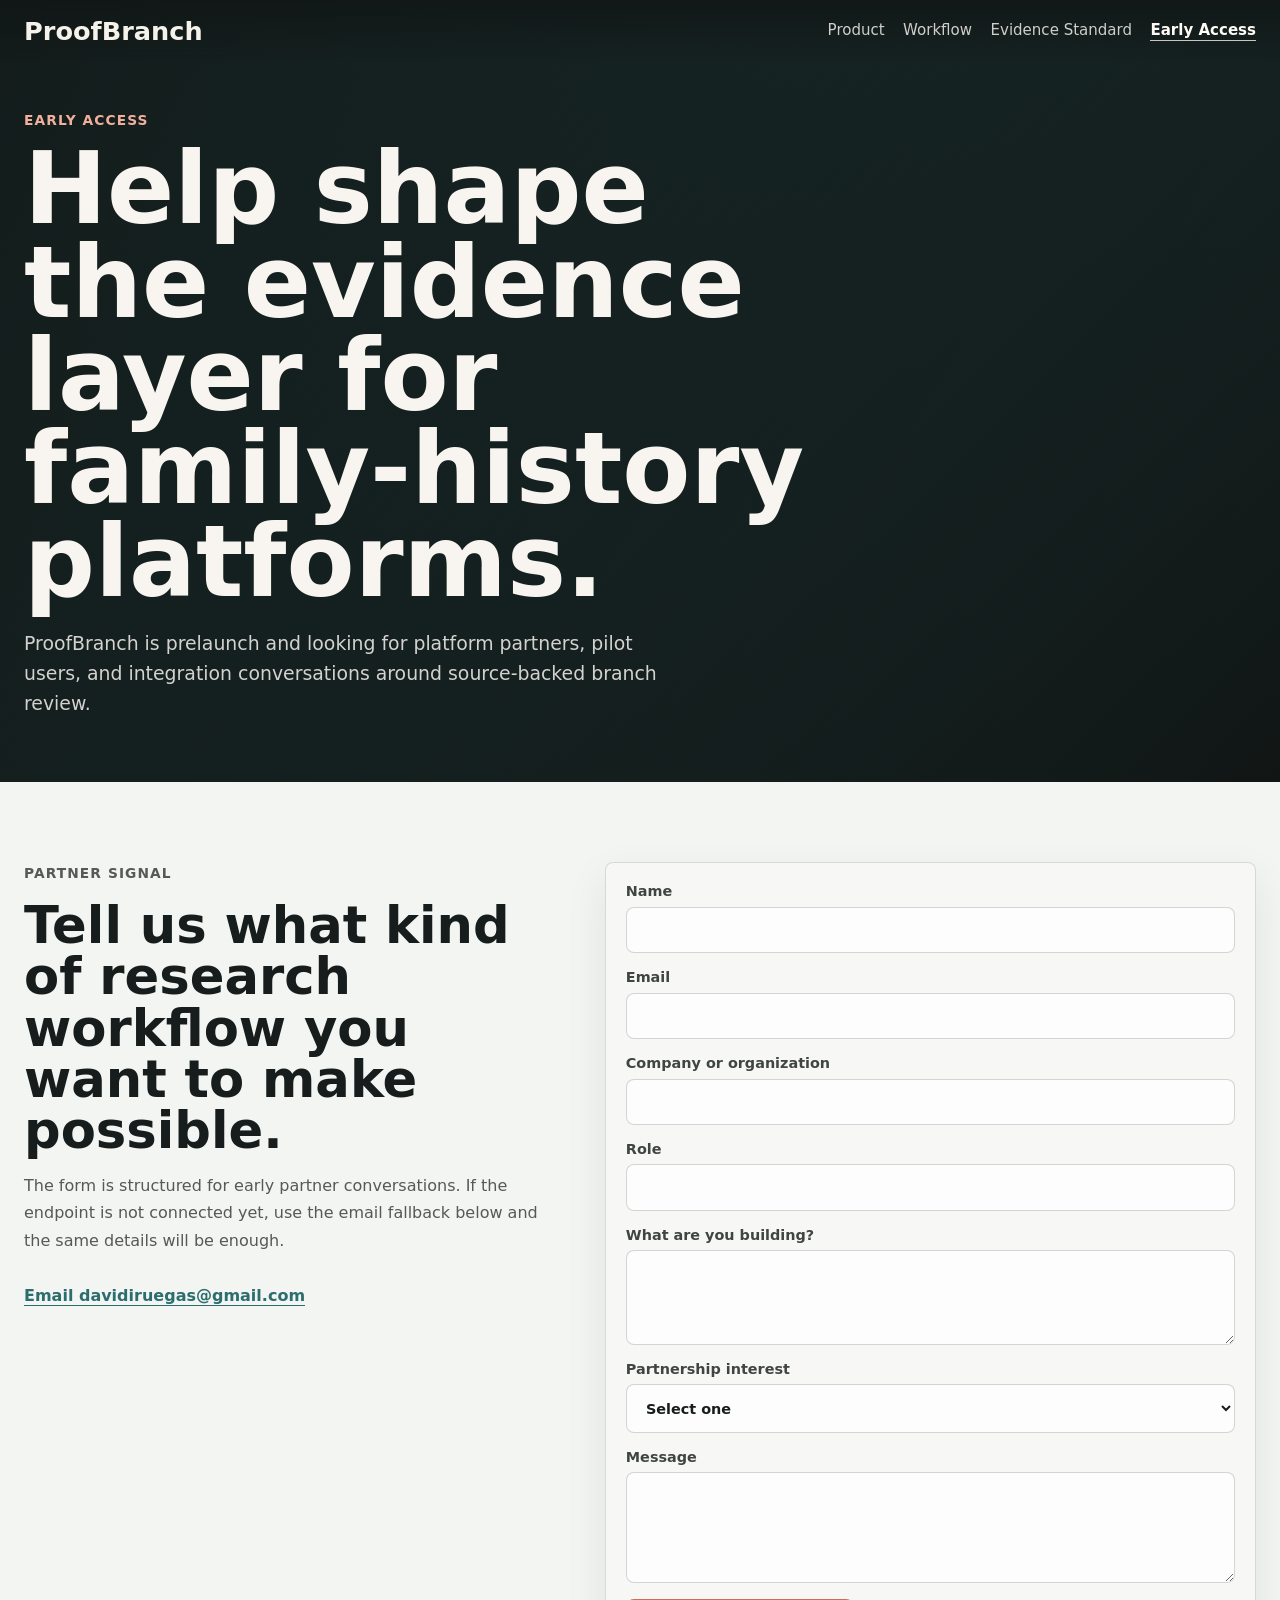
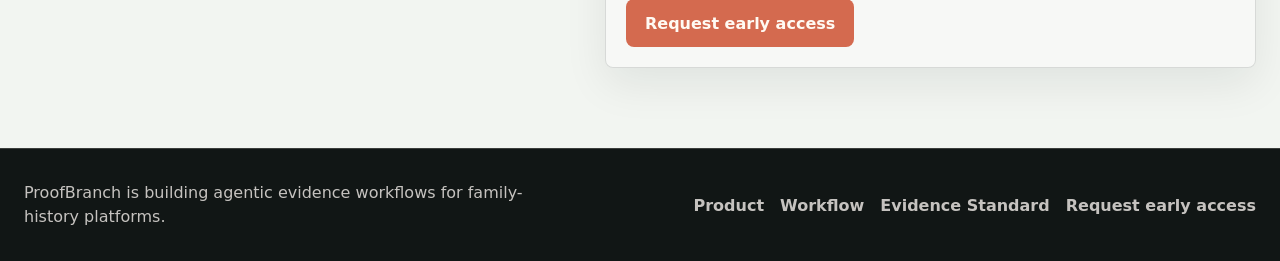
==== early-access/index.html @ e323c08a "Expand ProofBranch partner site" ====
<!DOCTYPE html>
<html lang="en">
  <head>
    <meta charset="UTF-8" />
    <meta name="viewport" content="width=device-width, initial-scale=1.0" />
    <title>Request Early Access | ProofBranch</title>
    <meta
      name="description"
      content="Request early access to ProofBranch for platform partner conversations and prelaunch product feedback."
    />
    <link rel="stylesheet" href="../styles.css" />
  </head>
  <body>
    <header class="site-header">
      <a class="brand" href="../">ProofBranch</a>
      <nav class="site-nav" aria-label="Primary">
        <a href="../product/">Product</a>
        <a href="../workflow/">Workflow</a>
        <a href="../evidence-standard/">Evidence Standard</a>
        <a aria-current="page" class="nav-cta" href="../early-access/"
          >Early Access</a
        >
      </nav>
    </header>

    <main>
      <section class="page-hero contact-hero">
        <div class="page-hero-inner">
          <p class="eyebrow">Early access</p>
          <h1>Help shape the evidence layer for family-history platforms.</h1>
          <p>
            ProofBranch is prelaunch and looking for platform partners, pilot
            users, and integration conversations around source-backed branch
            review.
          </p>
        </div>
      </section>

      <section class="form-section">
        <div class="form-copy">
          <p class="eyebrow">Partner signal</p>
          <h2>Tell us what kind of research workflow you want to make possible.</h2>
          <p>
            The form is structured for early partner conversations. If the
            endpoint is not connected yet, use the email fallback below and the
            same details will be enough.
          </p>
          <a
            class="inline-link"
            href="mailto:davidiruegas@gmail.com?subject=ProofBranch%20early%20access"
            >Email davidiruegas@gmail.com</a
          >
        </div>

        <form
          class="access-form"
          action="https://formspree.io/f/REPLACE_WITH_FORM_ID"
          method="POST"
        >
          <label>
            Name
            <input name="name" type="text" autocomplete="name" required />
          </label>
          <label>
            Email
            <input name="email" type="email" autocomplete="email" required />
          </label>
          <label>
            Company or organization
            <input name="organization" type="text" autocomplete="organization" />
          </label>
          <label>
            Role
            <input name="role" type="text" autocomplete="organization-title" />
          </label>
          <label>
            What are you building?
            <textarea name="what-you-are-building" rows="4" required></textarea>
          </label>
          <label>
            Partnership interest
            <select name="partnership-interest" required>
              <option value="">Select one</option>
              <option>Platform integration</option>
              <option>Pilot user feedback</option>
              <option>Research workflow design</option>
              <option>Investor or advisor conversation</option>
            </select>
          </label>
          <label>
            Message
            <textarea name="message" rows="5"></textarea>
          </label>
          <button class="button button-primary" type="submit">
            Request early access
          </button>
        </form>
      </section>
    </main>

    <footer class="site-footer">
      <p>ProofBranch is building agentic evidence workflows for family-history platforms.</p>
      <nav aria-label="Footer">
        <a href="../product/">Product</a>
        <a href="../workflow/">Workflow</a>
        <a href="../evidence-standard/">Evidence Standard</a>
        <a href="../early-access/">Request early access</a>
      </nav>
    </footer>
  </body>
</html>
---- styles.css ----
:root {
  --paper: #f2f5f1;
  --paper-deep: #d7e0d8;
  --ink: #171d1c;
  --ink-soft: rgba(23, 29, 28, 0.72);
  --charcoal: #111615;
  --charcoal-soft: #17211f;
  --teal: #2c6d6f;
  --coral: #d46a4f;
  --gold: #b8872f;
  --line: rgba(23, 29, 28, 0.14);
  --light-line: rgba(248, 244, 239, 0.18);
  --shadow: 0 22px 60px rgba(17, 22, 21, 0.18);
}

* {
  box-sizing: border-box;
}

html {
  scroll-behavior: smooth;
}

body {
  margin: 0;
  font-family: Inter, ui-sans-serif, system-ui, -apple-system, BlinkMacSystemFont,
    "Segoe UI", sans-serif;
  color: var(--ink);
  background: var(--paper);
}

img {
  display: block;
  width: 100%;
}

a {
  color: inherit;
  text-decoration: none;
}

.site-header {
  position: fixed;
  inset: 0 0 auto 0;
  z-index: 20;
  display: flex;
  align-items: center;
  justify-content: space-between;
  gap: 1rem;
  padding: 1rem 1.5rem;
  color: #f5f1eb;
  background: linear-gradient(
    to bottom,
    rgba(17, 22, 21, 0.82),
    rgba(17, 22, 21, 0.02)
  );
  animation: rise 700ms ease-out both;
}

.brand {
  flex: 0 0 auto;
  font-size: clamp(1.2rem, 2vw, 1.6rem);
  font-weight: 750;
  letter-spacing: 0;
}

.site-nav {
  display: flex;
  align-items: center;
  gap: 1.15rem;
  font-size: 0.94rem;
  color: rgba(245, 241, 235, 0.84);
}

.site-nav a {
  position: relative;
  padding-bottom: 0.15rem;
}

.site-nav a::after {
  content: "";
  position: absolute;
  left: 0;
  bottom: 0;
  width: 100%;
  height: 1px;
  transform: scaleX(0);
  transform-origin: left;
  background: rgba(245, 241, 235, 0.8);
  transition: transform 180ms ease;
}

.site-nav a:hover::after,
.site-nav a:focus-visible::after,
.site-nav a[aria-current="page"]::after {
  transform: scaleX(1);
}

.site-nav .nav-cta {
  color: #fffaf3;
  font-weight: 700;
}

.hero,
.page-hero {
  position: relative;
  overflow: hidden;
  color: #f8f4ef;
  background: var(--charcoal);
}

.hero {
  min-height: 92svh;
}

.hero::after,
.page-hero::after {
  content: "";
  position: absolute;
  inset: 0;
  background:
    linear-gradient(
      120deg,
      rgba(17, 22, 21, 0.92) 0%,
      rgba(17, 22, 21, 0.74) 43%,
      rgba(17, 22, 21, 0.34) 100%
    ),
    linear-gradient(180deg, rgba(17, 22, 21, 0.22), rgba(17, 22, 21, 0.54));
}

.hero-image,
.page-hero-image {
  position: absolute;
  inset: 0;
  background-image: url("./assets/manuscript-spread.png");
  background-position: center;
  background-size: cover;
  filter: grayscale(0.08) contrast(1.02);
  transform: scale(1.04);
  animation: drift 16s ease-in-out infinite alternate;
}

.hero-inner,
.page-hero-inner {
  position: relative;
  z-index: 1;
  display: grid;
  align-content: end;
  max-width: 53rem;
  padding: 7rem 1.5rem 2rem;
}

.hero-inner {
  min-height: 92svh;
}

.page-hero {
  min-height: 74svh;
}

.page-hero-inner {
  min-height: 74svh;
  padding-bottom: 4rem;
}

.page-hero-graph {
  background:
    linear-gradient(120deg, rgba(17, 22, 21, 0.92), rgba(17, 22, 21, 0.55)),
    url("./assets/constellation-concept-cropped.png") center / cover;
}

.page-hero-graph::after,
.contact-hero::after {
  background:
    linear-gradient(
      120deg,
      rgba(17, 22, 21, 0.93) 0%,
      rgba(17, 22, 21, 0.72) 55%,
      rgba(17, 22, 21, 0.52) 100%
    );
}

.contact-hero {
  min-height: 58svh;
  background:
    linear-gradient(135deg, rgba(44, 109, 111, 0.95), rgba(17, 22, 21, 0.98)),
    var(--charcoal);
}

.contact-hero .page-hero-inner {
  min-height: 58svh;
}

.eyebrow {
  margin: 0 0 0.9rem;
  color: var(--coral);
  font-size: 0.86rem;
  font-weight: 750;
  text-transform: uppercase;
  letter-spacing: 0.08em;
}

.hero .eyebrow,
.page-hero .eyebrow {
  color: #f0b09d;
}

.hero h1,
.page-hero h1,
.hero-copy,
.hero-actions,
.hero-note,
.page-hero p:not(.eyebrow),
.page-hero .button {
  animation: rise 800ms ease-out both;
}

.hero h1,
.page-hero h1 {
  margin: 0;
  color: #f8f4ef;
  font-size: clamp(2.9rem, 8vw, 6.2rem);
  line-height: 0.94;
  max-width: 13ch;
}

.page-hero h1 {
  max-width: 12ch;
}

.hero-copy,
.page-hero p:not(.eyebrow) {
  margin: 1.2rem 0 0;
  color: rgba(248, 244, 239, 0.84);
  font-size: clamp(1rem, 2vw, 1.18rem);
  line-height: 1.6;
  max-width: 40rem;
}

.page-hero .button {
  margin-top: 1.8rem;
}

.hero-actions {
  display: flex;
  flex-wrap: wrap;
  gap: 0.9rem;
  margin-top: 1.8rem;
  animation-delay: 220ms;
}

.hero-note {
  margin: 1rem 0 0;
  color: rgba(248, 244, 239, 0.66);
  font-size: 0.94rem;
  animation-delay: 320ms;
}

.button {
  display: inline-flex;
  align-items: center;
  justify-content: center;
  min-height: 3rem;
  width: fit-content;
  padding: 0.85rem 1.2rem;
  border: 0;
  border-radius: 8px;
  font: inherit;
  font-weight: 750;
  cursor: pointer;
  transition:
    transform 180ms ease,
    background-color 180ms ease,
    color 180ms ease,
    border-color 180ms ease;
}

.button:hover,
.button:focus-visible {
  transform: translateY(-2px);
}

.button-primary {
  color: #fffaf3;
  background: var(--coral);
}

.button-primary:hover,
.button-primary:focus-visible {
  background: #c75d42;
}

.button-secondary {
  color: #f8f4ef;
  border: 1px solid rgba(248, 244, 239, 0.34);
  background: rgba(248, 244, 239, 0.08);
}

.button-secondary:hover,
.button-secondary:focus-visible {
  background: rgba(248, 244, 239, 0.14);
}

.inline-link {
  display: inline-flex;
  width: fit-content;
  margin-top: 1rem;
  color: var(--teal);
  font-weight: 800;
  border-bottom: 1px solid currentColor;
}

.statement,
.intro,
.principles,
.cta,
.process,
.evidence-rules,
.split-section,
.form-section {
  padding: 5rem 1.5rem;
}

.statement {
  display: grid;
  gap: 1.5rem;
  max-width: 74rem;
}

.statement h2 {
  margin: 0;
  max-width: 15ch;
  font-size: clamp(2.35rem, 5vw, 5.1rem);
  line-height: 0.94;
}

.statement p:last-child {
  max-width: 48rem;
  color: var(--ink-soft);
  font-size: 1.15rem;
  line-height: 1.7;
}

.intro {
  position: relative;
  z-index: 2;
  padding-top: 4.25rem;
}

.section-heading {
  max-width: 46rem;
}

.section-heading h2,
.detail h2,
.cta h2,
.split-section h2,
.form-copy h2 {
  margin: 0;
  font-size: clamp(2rem, 4vw, 3.4rem);
  line-height: 1;
}

.workflow-grid,
.principles-list,
.evidence-list {
  display: grid;
  grid-template-columns: repeat(3, minmax(0, 1fr));
  gap: 2rem;
  margin-top: 2.5rem;
}

.text-panel,
.principles-list article {
  display: block;
  padding-top: 1rem;
  border-top: 1px solid var(--line);
  transition:
    transform 180ms ease,
    border-color 180ms ease;
}

.text-panel:hover,
.text-panel:focus-visible {
  transform: translateY(-3px);
  border-color: rgba(212, 106, 79, 0.7);
}

.workflow-step,
.feature-row span,
.process span,
.evidence-rules span {
  margin: 0 0 1rem;
  color: var(--gold);
  font-size: 0.9rem;
  font-weight: 800;
}

.workflow-grid h3,
.principles-list h3,
.feature-row h3,
.evidence-list h3 {
  margin: 0;
  font-size: 1.3rem;
}

.workflow-grid p:last-child,
.principles-list p,
.detail-copy p,
.cta p:last-of-type,
.feature-row p,
.evidence-list p,
.process p,
.evidence-rules p,
.form-copy p {
  color: var(--ink-soft);
  line-height: 1.7;
}

.detail {
  display: grid;
  grid-template-columns: minmax(0, 0.95fr) minmax(0, 1.15fr);
  align-items: center;
  gap: 2rem;
  padding: 1.5rem;
  background: linear-gradient(
    180deg,
    rgba(44, 109, 111, 0.08),
    rgba(242, 245, 241, 0)
  );
}

.detail-copy {
  padding: 2rem 0;
}

.detail-visual,
.wide-visual {
  margin: 0;
  overflow: hidden;
  border-radius: 8px;
  box-shadow: var(--shadow);
}

.detail-visual {
  min-height: 28rem;
}

.detail-visual img,
.wide-visual img {
  width: 100%;
  height: 100%;
  object-fit: cover;
  object-position: center 36%;
  transition: transform 300ms ease;
}

.detail-visual:hover img,
.wide-visual:hover img {
  transform: scale(1.025);
}

.wide-visual {
  margin: -2rem 1.5rem 0;
  max-height: 34rem;
  background: var(--charcoal);
}

.wide-visual img {
  max-height: 34rem;
}

.feature-list {
  display: grid;
  gap: 0;
  margin-top: 2.5rem;
  border-top: 1px solid var(--line);
}

.feature-row,
.process article,
.evidence-rules article {
  display: grid;
  grid-template-columns: 5rem minmax(0, 1fr);
  gap: 2rem;
  padding: 2rem 0;
  border-bottom: 1px solid var(--line);
}

.feature-row h3,
.process h2,
.evidence-rules h2 {
  margin: 0;
  font-size: clamp(1.55rem, 3vw, 2.55rem);
  line-height: 1;
}

.feature-row p,
.process p,
.evidence-rules p {
  max-width: 47rem;
}

.split-section {
  display: grid;
  grid-template-columns: minmax(0, 0.9fr) minmax(0, 1.1fr);
  gap: 3rem;
  align-items: start;
  background: rgba(215, 224, 216, 0.52);
}

.split-section .evidence-list {
  grid-template-columns: repeat(2, minmax(0, 1fr));
  margin-top: 0;
}

.evidence-list article {
  padding-top: 1rem;
  border-top: 1px solid var(--line);
}

.process,
.evidence-rules {
  padding-top: 3rem;
}

.cta {
  color: #f8f4ef;
  background:
    linear-gradient(135deg, rgba(44, 109, 111, 0.95), rgba(17, 22, 21, 0.98)),
    var(--charcoal);
}

.cta .eyebrow {
  color: #f7d7b3;
}

.cta p:last-of-type {
  max-width: 38rem;
  color: rgba(248, 244, 239, 0.76);
}

.form-section {
  display: grid;
  grid-template-columns: minmax(0, 0.9fr) minmax(18rem, 1.1fr);
  gap: 3rem;
  align-items: start;
}

.form-copy {
  position: sticky;
  top: 6rem;
}

.access-form {
  display: grid;
  gap: 1rem;
  padding: 1.25rem;
  border: 1px solid var(--line);
  border-radius: 8px;
  background: rgba(255, 255, 255, 0.36);
  box-shadow: 0 16px 44px rgba(17, 22, 21, 0.08);
}

.access-form label {
  display: grid;
  gap: 0.45rem;
  color: rgba(23, 29, 28, 0.82);
  font-size: 0.9rem;
  font-weight: 750;
}

.access-form input,
.access-form textarea,
.access-form select {
  width: 100%;
  border: 1px solid rgba(23, 29, 28, 0.18);
  border-radius: 8px;
  padding: 0.9rem 0.95rem;
  color: var(--ink);
  background: rgba(255, 255, 255, 0.72);
  font: inherit;
}

.access-form textarea {
  resize: vertical;
}

.access-form input:focus,
.access-form textarea:focus,
.access-form select:focus {
  outline: 2px solid rgba(44, 109, 111, 0.38);
  border-color: rgba(44, 109, 111, 0.62);
}

.site-footer {
  display: flex;
  align-items: center;
  justify-content: space-between;
  gap: 1.5rem;
  padding: 2rem 1.5rem;
  color: rgba(248, 244, 239, 0.78);
  background: var(--charcoal);
  border-top: 1px solid var(--light-line);
}

.site-footer p {
  max-width: 32rem;
  margin: 0;
  line-height: 1.5;
}

.site-footer nav {
  display: flex;
  flex-wrap: wrap;
  justify-content: flex-end;
  gap: 1rem;
  font-weight: 700;
}

@keyframes rise {
  from {
    opacity: 0;
    transform: translateY(24px);
  }

  to {
    opacity: 1;
    transform: translateY(0);
  }
}

@keyframes drift {
  from {
    transform: scale(1.03) translate3d(0, 0, 0);
  }

  to {
    transform: scale(1.08) translate3d(-1.2%, 0.8%, 0);
  }
}

@media (max-width: 960px) {
  .workflow-grid,
  .principles-list,
  .detail,
  .split-section,
  .form-section {
    grid-template-columns: 1fr;
  }

  .split-section .evidence-list {
    grid-template-columns: 1fr 1fr;
  }

  .detail-visual {
    min-height: 22rem;
  }

  .form-copy {
    position: static;
  }
}

@media (max-width: 720px) {
  .site-header {
    flex-direction: column;
    align-items: flex-start;
    gap: 0.75rem;
    padding: 1rem;
  }

  .site-nav {
    flex-wrap: wrap;
    gap: 0.75rem 1rem;
    font-size: 0.88rem;
  }

  .hero-inner,
  .page-hero-inner,
  .statement,
  .intro,
  .principles,
  .cta,
  .detail,
  .process,
  .evidence-rules,
  .split-section,
  .form-section {
    padding-left: 1rem;
    padding-right: 1rem;
  }

  .hero-inner {
    padding-top: 8rem;
  }

  .page-hero-inner {
    padding-top: 9rem;
  }

  .intro {
    padding-top: 3.75rem;
  }

  .feature-row,
  .process article,
  .evidence-rules article {
    grid-template-columns: 1fr;
    gap: 0.75rem;
  }

  .split-section .evidence-list {
    grid-template-columns: 1fr;
  }

  .site-footer {
    align-items: flex-start;
    flex-direction: column;
  }

  .site-footer nav {
    justify-content: flex-start;
  }
}

@media (max-width: 540px) {
  .hero,
  .hero-inner {
    min-height: 88svh;
  }

  .page-hero,
  .page-hero-inner,
  .contact-hero,
  .contact-hero .page-hero-inner {
    min-height: 64svh;
  }
}
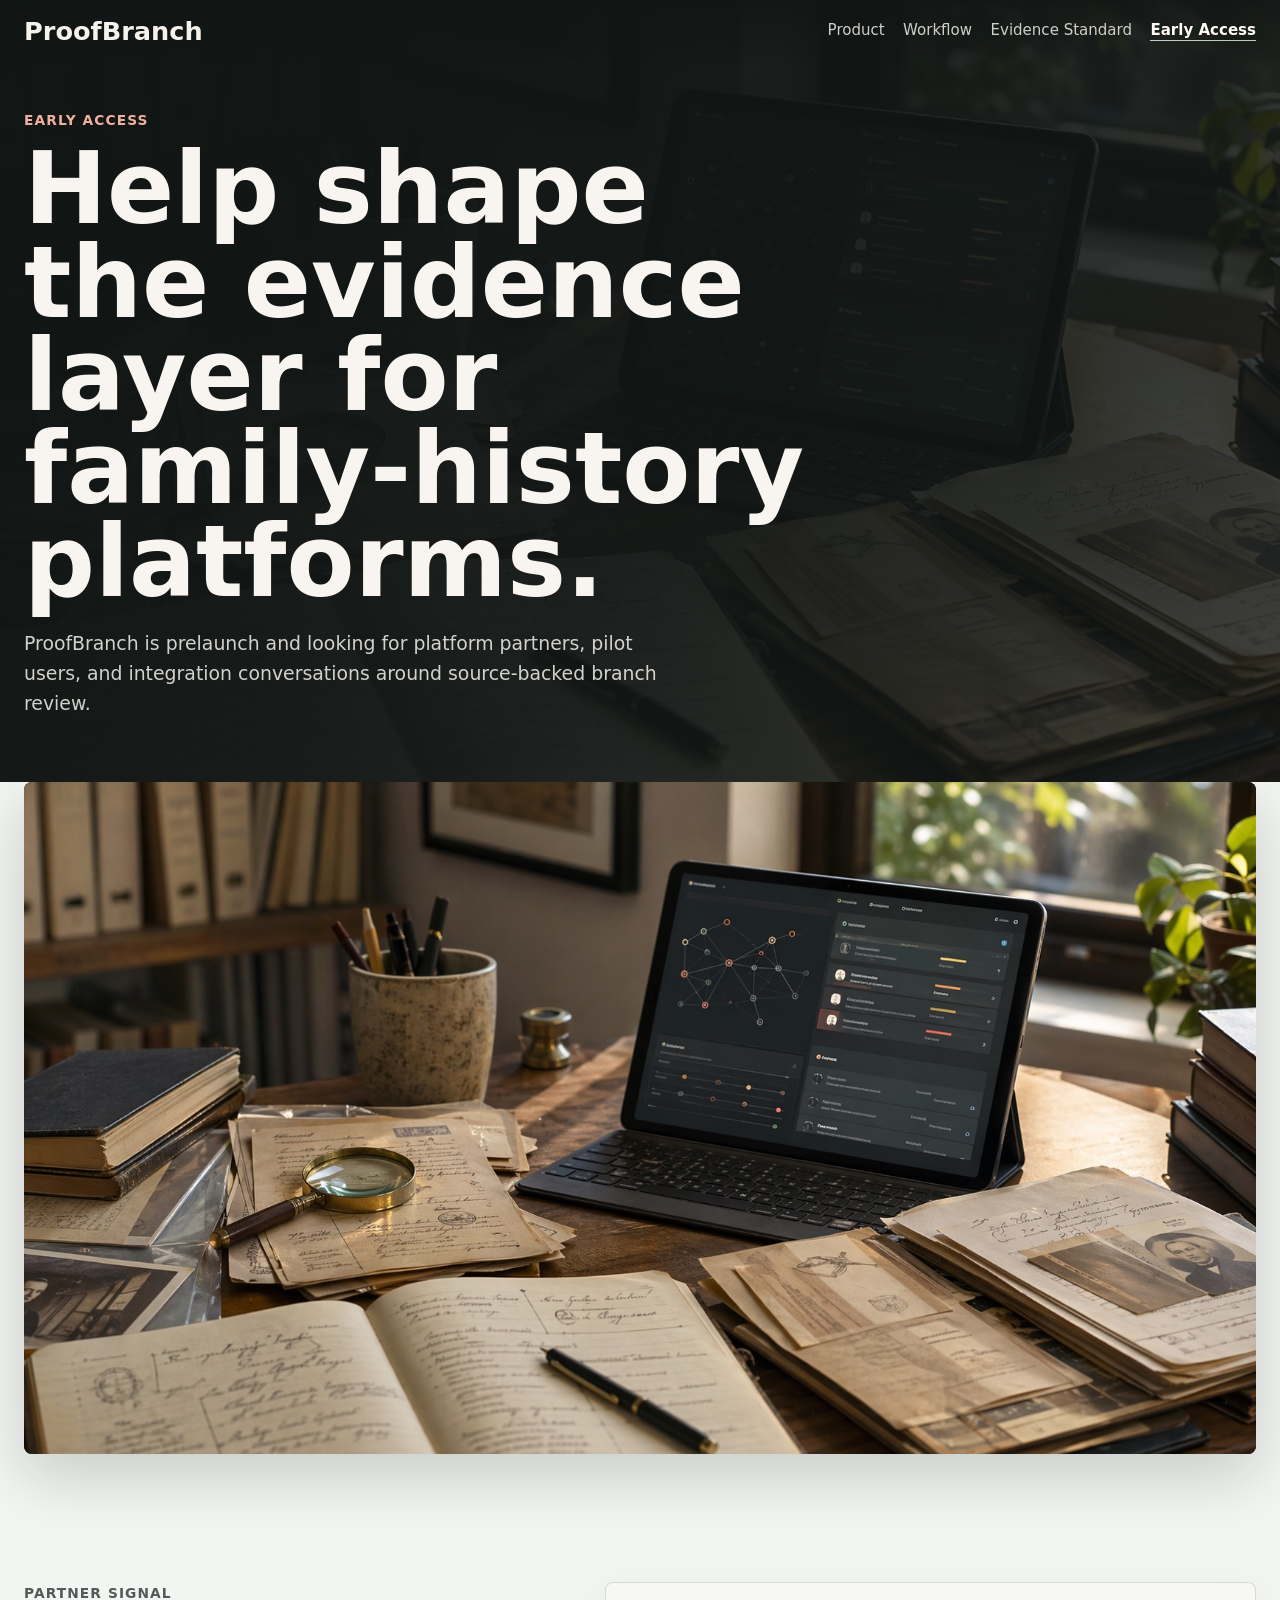
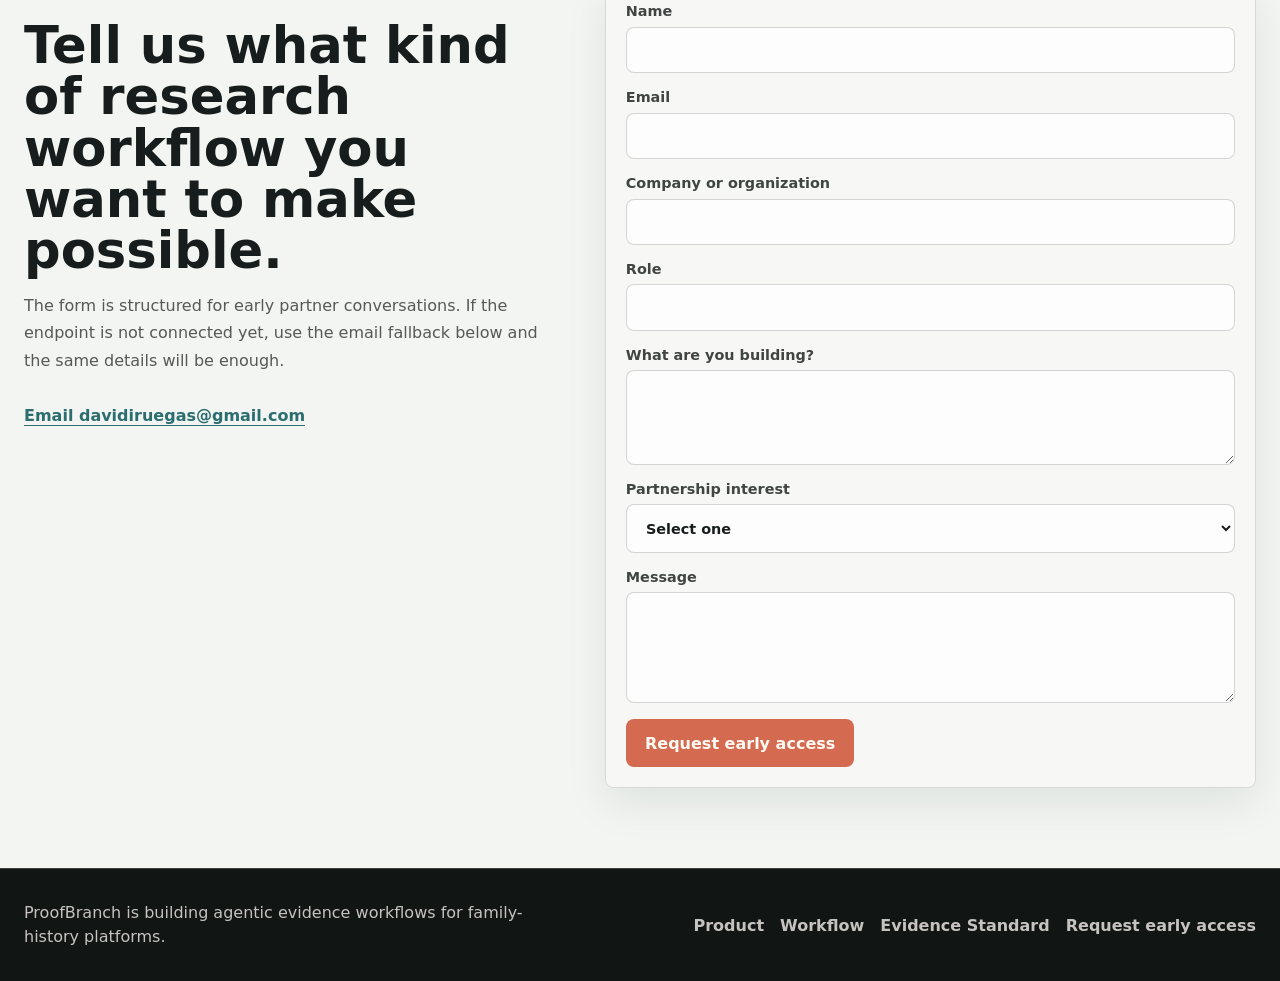
==== commit 85735506: "Add varied ProofBranch visual assets" ====
--- a/early-access/index.html
+++ b/early-access/index.html
@@ -3,6 +3,11 @@
   <head>
     <meta charset="UTF-8" />
     <meta name="viewport" content="width=device-width, initial-scale=1.0" />
+    <meta
+      http-equiv="Content-Security-Policy"
+      content="default-src 'self'; base-uri 'self'; form-action https://formspree.io; img-src 'self'; object-src 'none'; script-src 'none'; style-src 'self'"
+    />
+    <meta name="referrer" content="strict-origin-when-cross-origin" />
     <title>Request Early Access | ProofBranch</title>
     <meta
       name="description"
@@ -36,6 +41,15 @@
         </div>
       </section>
 
+      <section class="asset-showcase asset-showcase-tight">
+        <figure>
+          <img
+            src="../assets/partner-review-workflow.jpg"
+            alt="A professional research desk with archival papers and a modern review interface for source-backed branch suggestions"
+          />
+        </figure>
+      </section>
+
       <section class="form-section">
         <div class="form-copy">
           <p class="eyebrow">Partner signal</p>
@@ -55,27 +69,63 @@
         <form
           class="access-form"
           action="https://formspree.io/f/REPLACE_WITH_FORM_ID"
+          accept-charset="UTF-8"
           method="POST"
         >
+          <input
+            class="hidden-field"
+            name="_gotcha"
+            type="text"
+            tabindex="-1"
+            autocomplete="off"
+          />
           <label>
             Name
-            <input name="name" type="text" autocomplete="name" required />
+            <input
+              name="name"
+              type="text"
+              autocomplete="name"
+              maxlength="120"
+              required
+            />
           </label>
           <label>
             Email
-            <input name="email" type="email" autocomplete="email" required />
+            <input
+              name="email"
+              type="email"
+              autocomplete="email"
+              inputmode="email"
+              maxlength="254"
+              required
+            />
           </label>
           <label>
             Company or organization
-            <input name="organization" type="text" autocomplete="organization" />
+            <input
+              name="organization"
+              type="text"
+              autocomplete="organization"
+              maxlength="160"
+            />
           </label>
           <label>
             Role
-            <input name="role" type="text" autocomplete="organization-title" />
+            <input
+              name="role"
+              type="text"
+              autocomplete="organization-title"
+              maxlength="120"
+            />
           </label>
           <label>
             What are you building?
-            <textarea name="what-you-are-building" rows="4" required></textarea>
+            <textarea
+              name="what-you-are-building"
+              rows="4"
+              maxlength="1200"
+              required
+            ></textarea>
           </label>
           <label>
             Partnership interest
@@ -89,7 +139,7 @@
           </label>
           <label>
             Message
-            <textarea name="message" rows="5"></textarea>
+            <textarea name="message" rows="5" maxlength="1600"></textarea>
           </label>
           <button class="button button-primary" type="submit">
             Request early access
--- a/styles.css
+++ b/styles.css
@@ -169,6 +169,16 @@
     url("./assets/constellation-concept-cropped.png") center / cover;
 }
 
+.product-hero .page-hero-image {
+  background-image: url("./assets/product-evidence-packet.jpg");
+  background-position: center;
+}
+
+.evidence-hero .page-hero-image {
+  background-image: url("./assets/evidence-comparison.jpg");
+  background-position: center;
+}
+
 .page-hero-graph::after,
 .contact-hero::after {
   background:
@@ -183,8 +193,13 @@
 .contact-hero {
   min-height: 58svh;
   background:
-    linear-gradient(135deg, rgba(44, 109, 111, 0.95), rgba(17, 22, 21, 0.98)),
-    var(--charcoal);
+    linear-gradient(
+      120deg,
+      rgba(17, 22, 21, 0.94) 0%,
+      rgba(17, 22, 21, 0.78) 54%,
+      rgba(17, 22, 21, 0.46) 100%
+    ),
+    url("./assets/partner-review-workflow.jpg") center / cover;
 }
 
 .contact-hero .page-hero-inner {
@@ -435,7 +450,8 @@
 }
 
 .detail-visual,
-.wide-visual {
+.wide-visual,
+.asset-showcase figure {
   margin: 0;
   overflow: hidden;
   border-radius: 8px;
@@ -447,7 +463,8 @@
 }
 
 .detail-visual img,
-.wide-visual img {
+.wide-visual img,
+.asset-showcase img {
   width: 100%;
   height: 100%;
   object-fit: cover;
@@ -456,8 +473,28 @@
 }
 
 .detail-visual:hover img,
-.wide-visual:hover img {
+.wide-visual:hover img,
+.asset-showcase:hover img {
   transform: scale(1.025);
+}
+
+.asset-showcase {
+  padding: 0 1.5rem 5rem;
+}
+
+.asset-showcase-tight {
+  padding-bottom: 3rem;
+}
+
+.asset-showcase figure {
+  max-height: 42rem;
+  background: var(--charcoal);
+}
+
+.asset-showcase img {
+  display: block;
+  aspect-ratio: 16 / 9;
+  object-position: center;
 }
 
 .wide-visual {
@@ -498,6 +535,7 @@
 .feature-row p,
 .process p,
 .evidence-rules p {
+  grid-column: 2;
   max-width: 47rem;
 }
 
@@ -560,6 +598,10 @@
   border-radius: 8px;
   background: rgba(255, 255, 255, 0.36);
   box-shadow: 0 16px 44px rgba(17, 22, 21, 0.08);
+}
+
+.hidden-field {
+  display: none;
 }
 
 .access-form label {
@@ -691,6 +733,11 @@
     padding-right: 1rem;
   }
 
+  .asset-showcase {
+    padding-right: 1rem;
+    padding-left: 1rem;
+  }
+
   .hero-inner {
     padding-top: 8rem;
   }
@@ -710,6 +757,12 @@
     gap: 0.75rem;
   }
 
+  .feature-row p,
+  .process p,
+  .evidence-rules p {
+    grid-column: auto;
+  }
+
   .split-section .evidence-list {
     grid-template-columns: 1fr;
   }
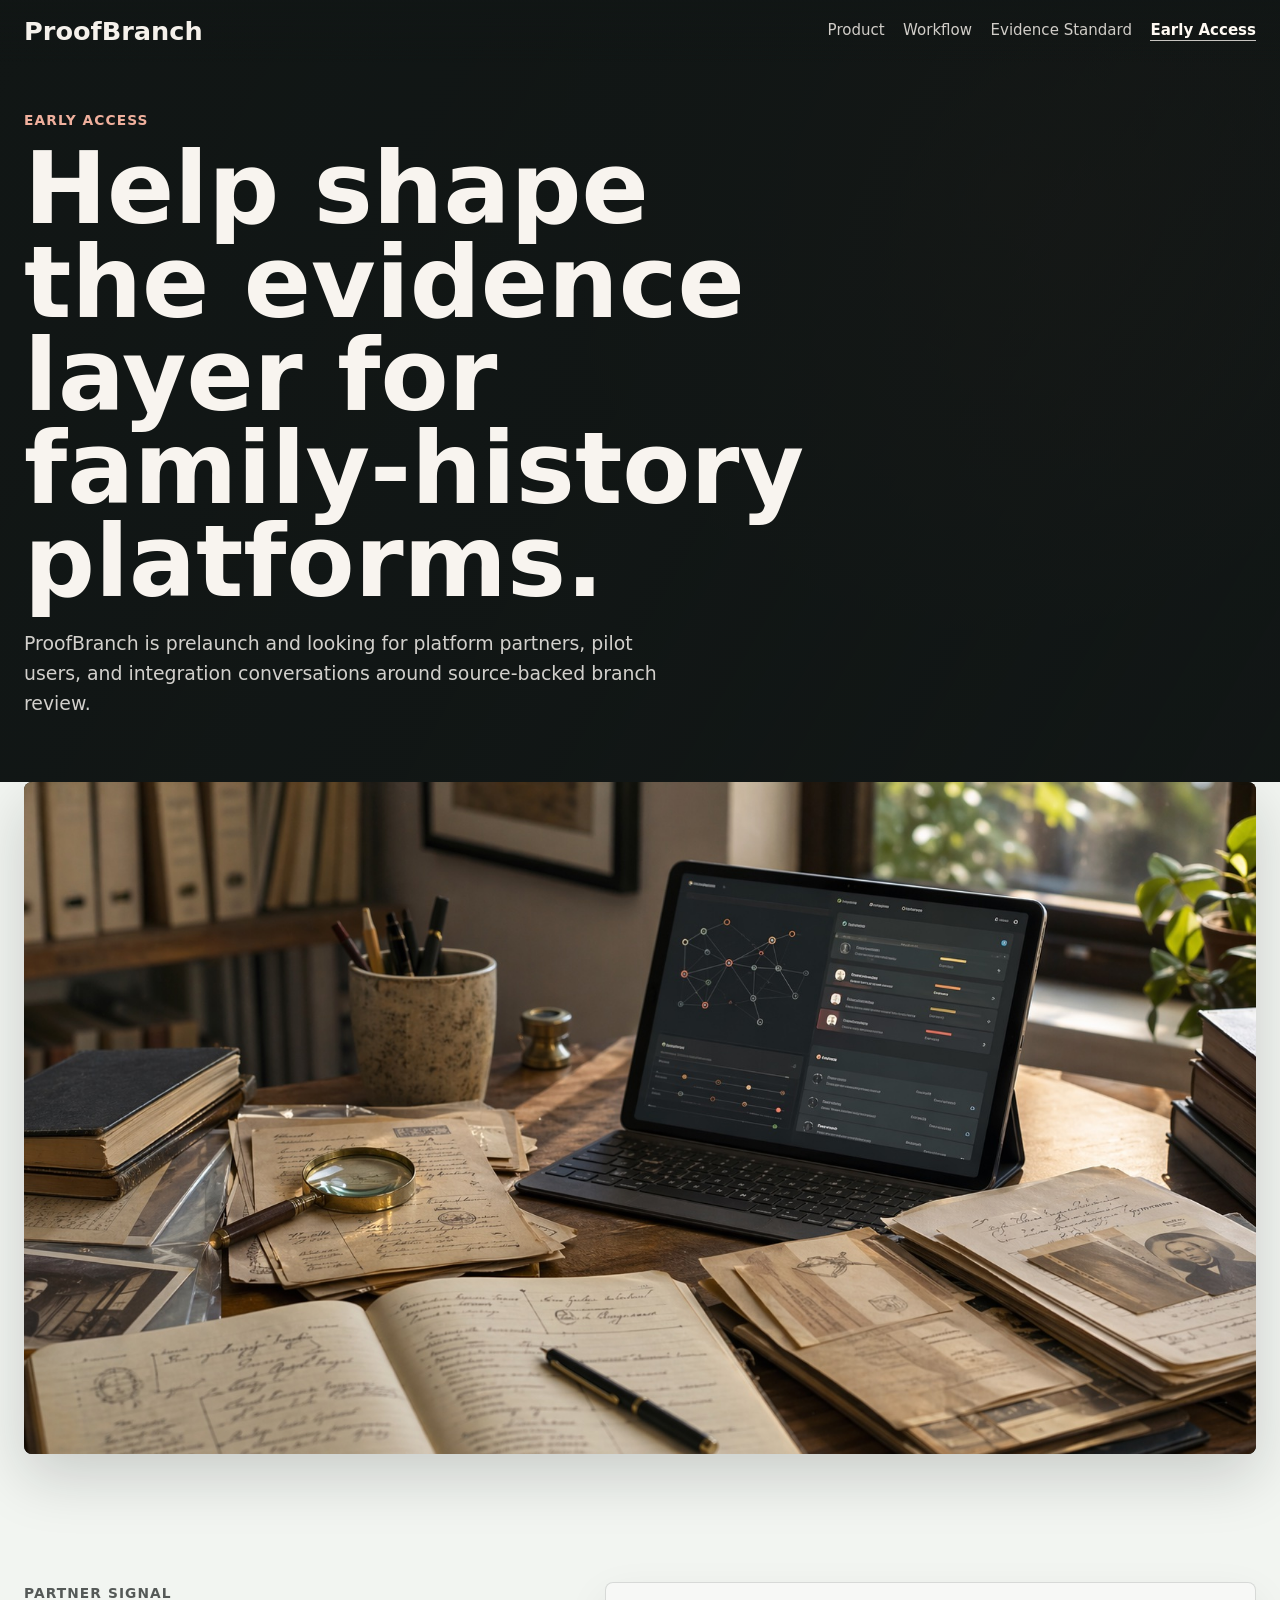
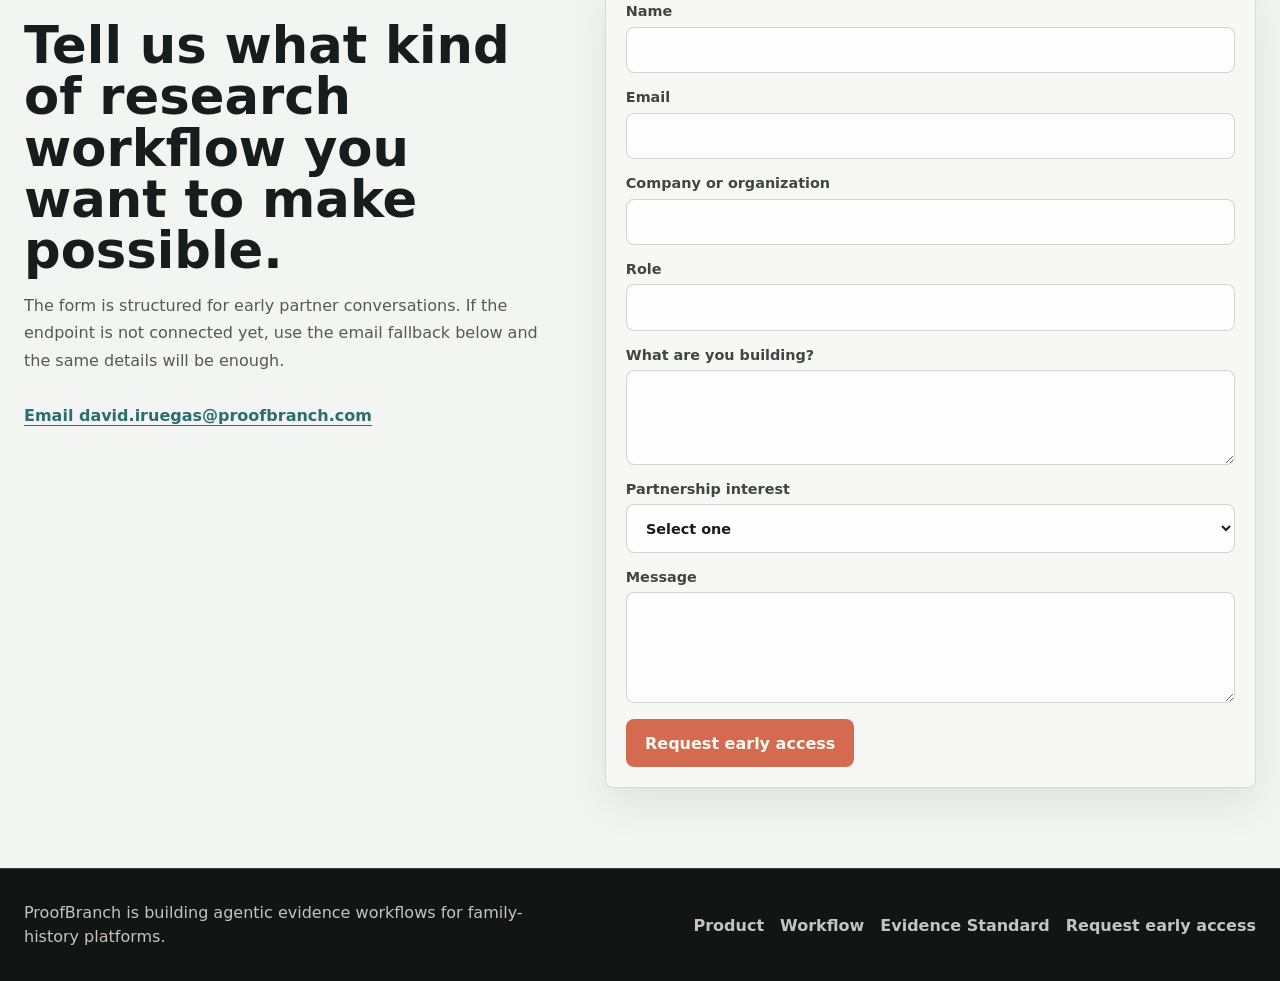
==== commit 8f6345c7: "Use ProofBranch email on early access page" ====
--- a/early-access/index.html
+++ b/early-access/index.html
@@ -61,8 +61,8 @@
           </p>
           <a
             class="inline-link"
-            href="mailto:davidiruegas@gmail.com?subject=ProofBranch%20early%20access"
-            >Email davidiruegas@gmail.com</a
+            href="mailto:david.iruegas@proofbranch.com?subject=ProofBranch%20early%20access"
+            >Email david.iruegas@proofbranch.com</a
           >
         </div>
 
--- a/styles.css
+++ b/styles.css
@@ -165,18 +165,9 @@
 
 .page-hero-graph {
   background:
-    linear-gradient(120deg, rgba(17, 22, 21, 0.92), rgba(17, 22, 21, 0.55)),
-    url("./assets/constellation-concept-cropped.png") center / cover;
-}
-
-.product-hero .page-hero-image {
-  background-image: url("./assets/product-evidence-packet.jpg");
-  background-position: center;
-}
-
-.evidence-hero .page-hero-image {
-  background-image: url("./assets/evidence-comparison.jpg");
-  background-position: center;
+    radial-gradient(circle at 76% 18%, rgba(44, 109, 111, 0.32), transparent 36rem),
+    linear-gradient(120deg, rgba(17, 22, 21, 0.98), rgba(17, 22, 21, 0.86)),
+    var(--charcoal);
 }
 
 .page-hero-graph::after,
@@ -199,7 +190,8 @@
       rgba(17, 22, 21, 0.78) 54%,
       rgba(17, 22, 21, 0.46) 100%
     ),
-    url("./assets/partner-review-workflow.jpg") center / cover;
+    radial-gradient(circle at 78% 24%, rgba(212, 106, 79, 0.18), transparent 28rem),
+    var(--charcoal);
 }
 
 .contact-hero .page-hero-inner {
